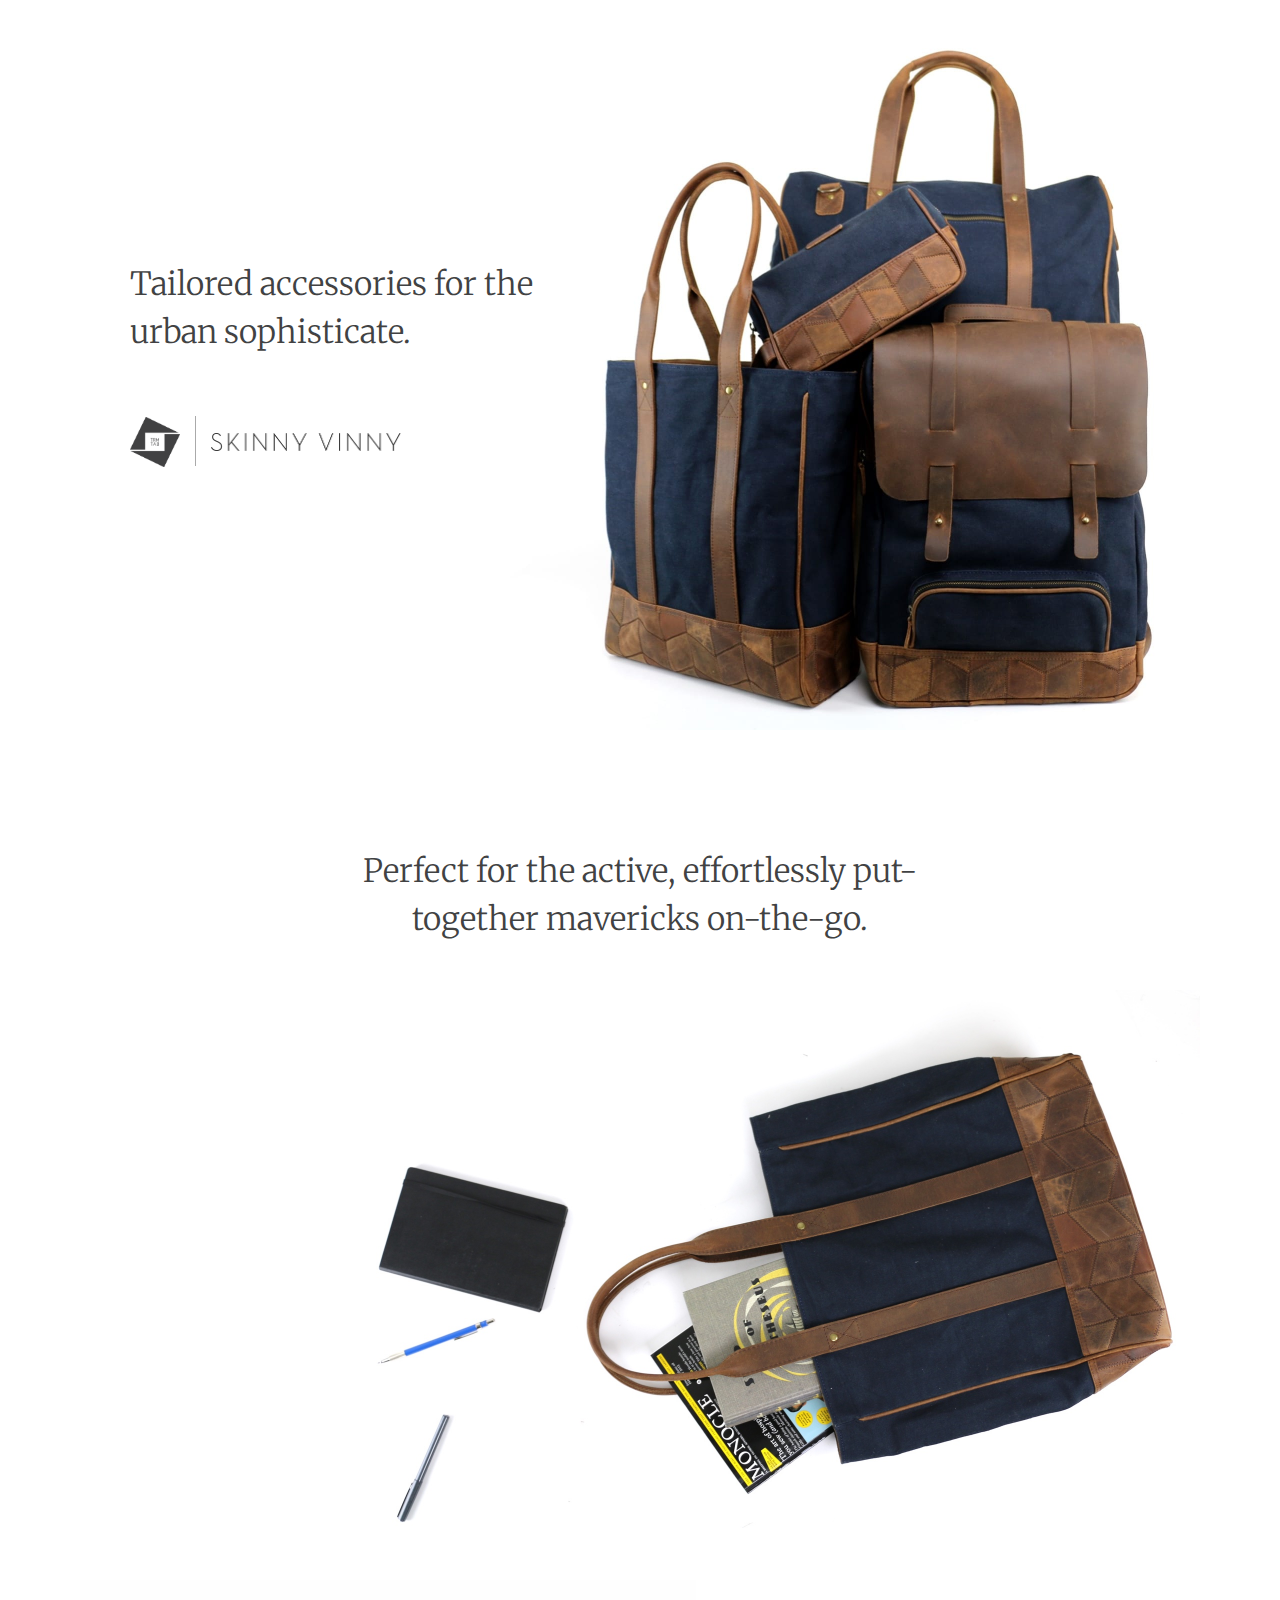
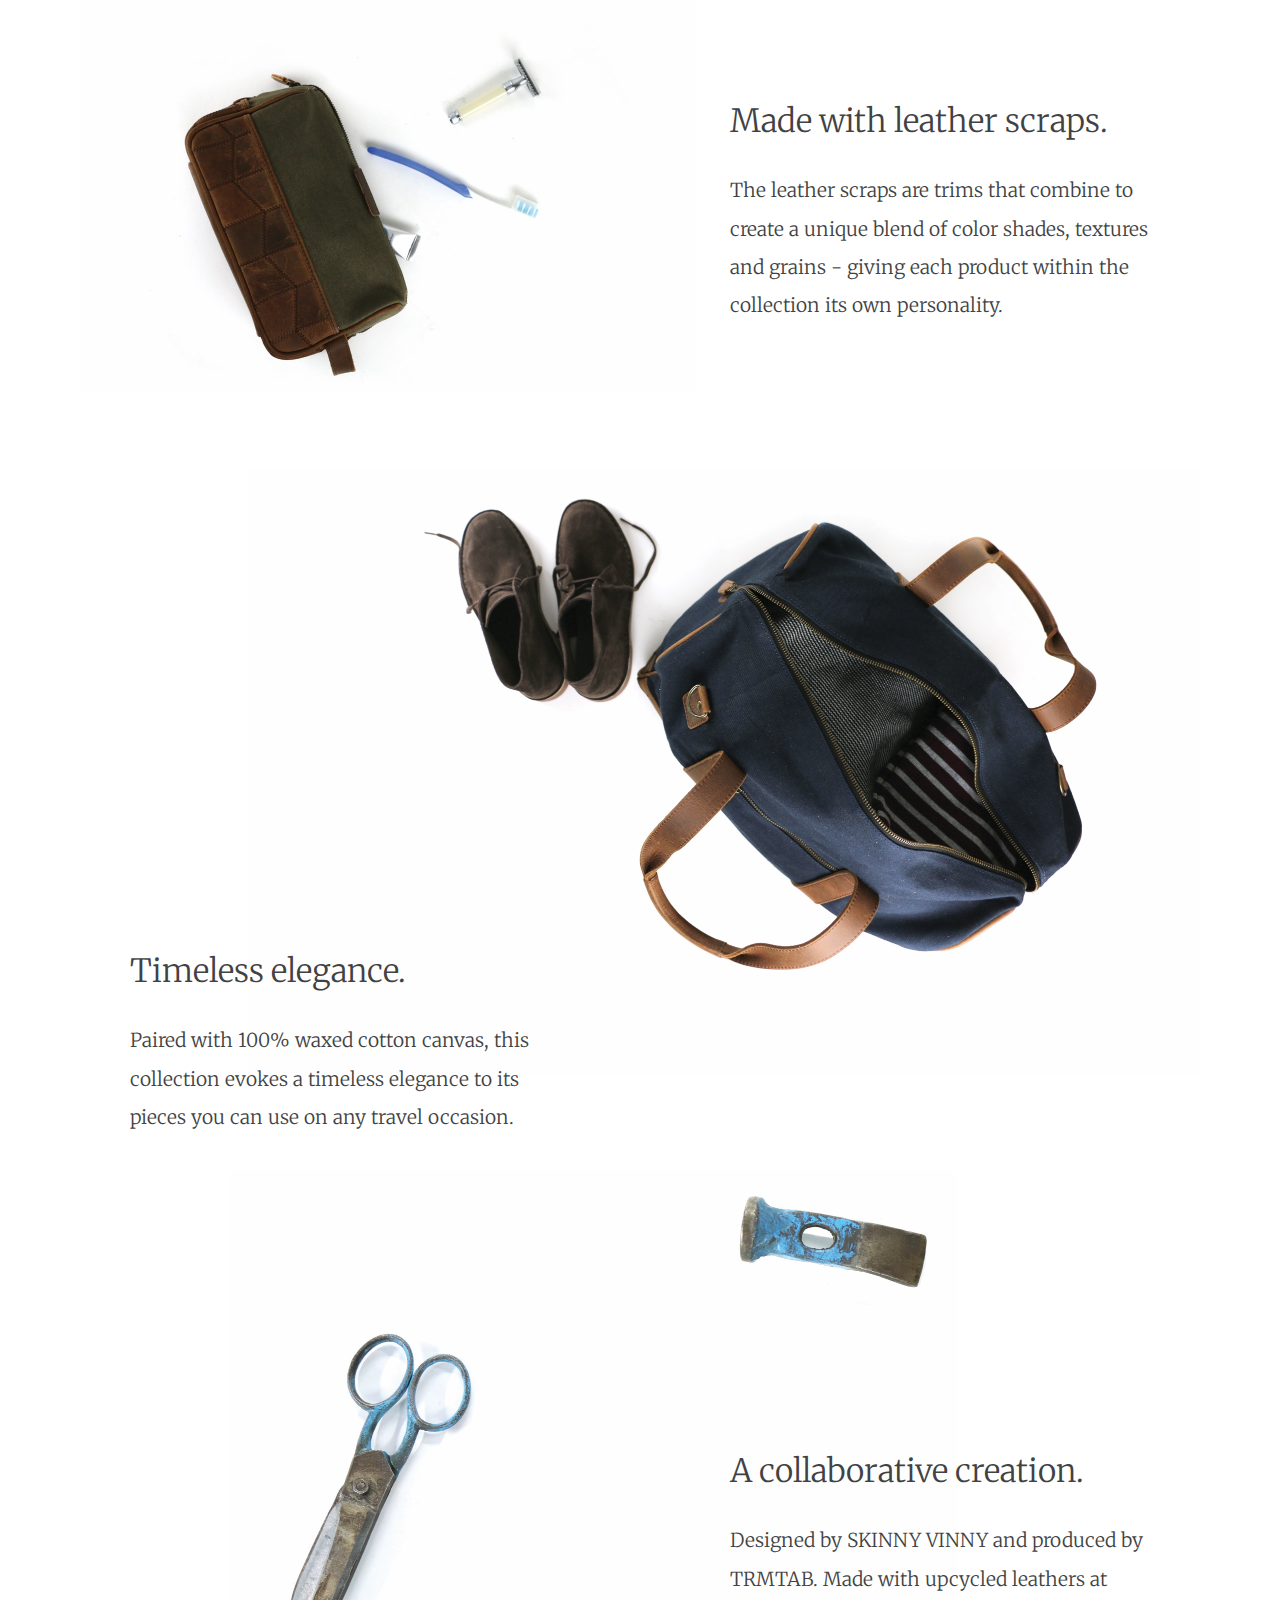
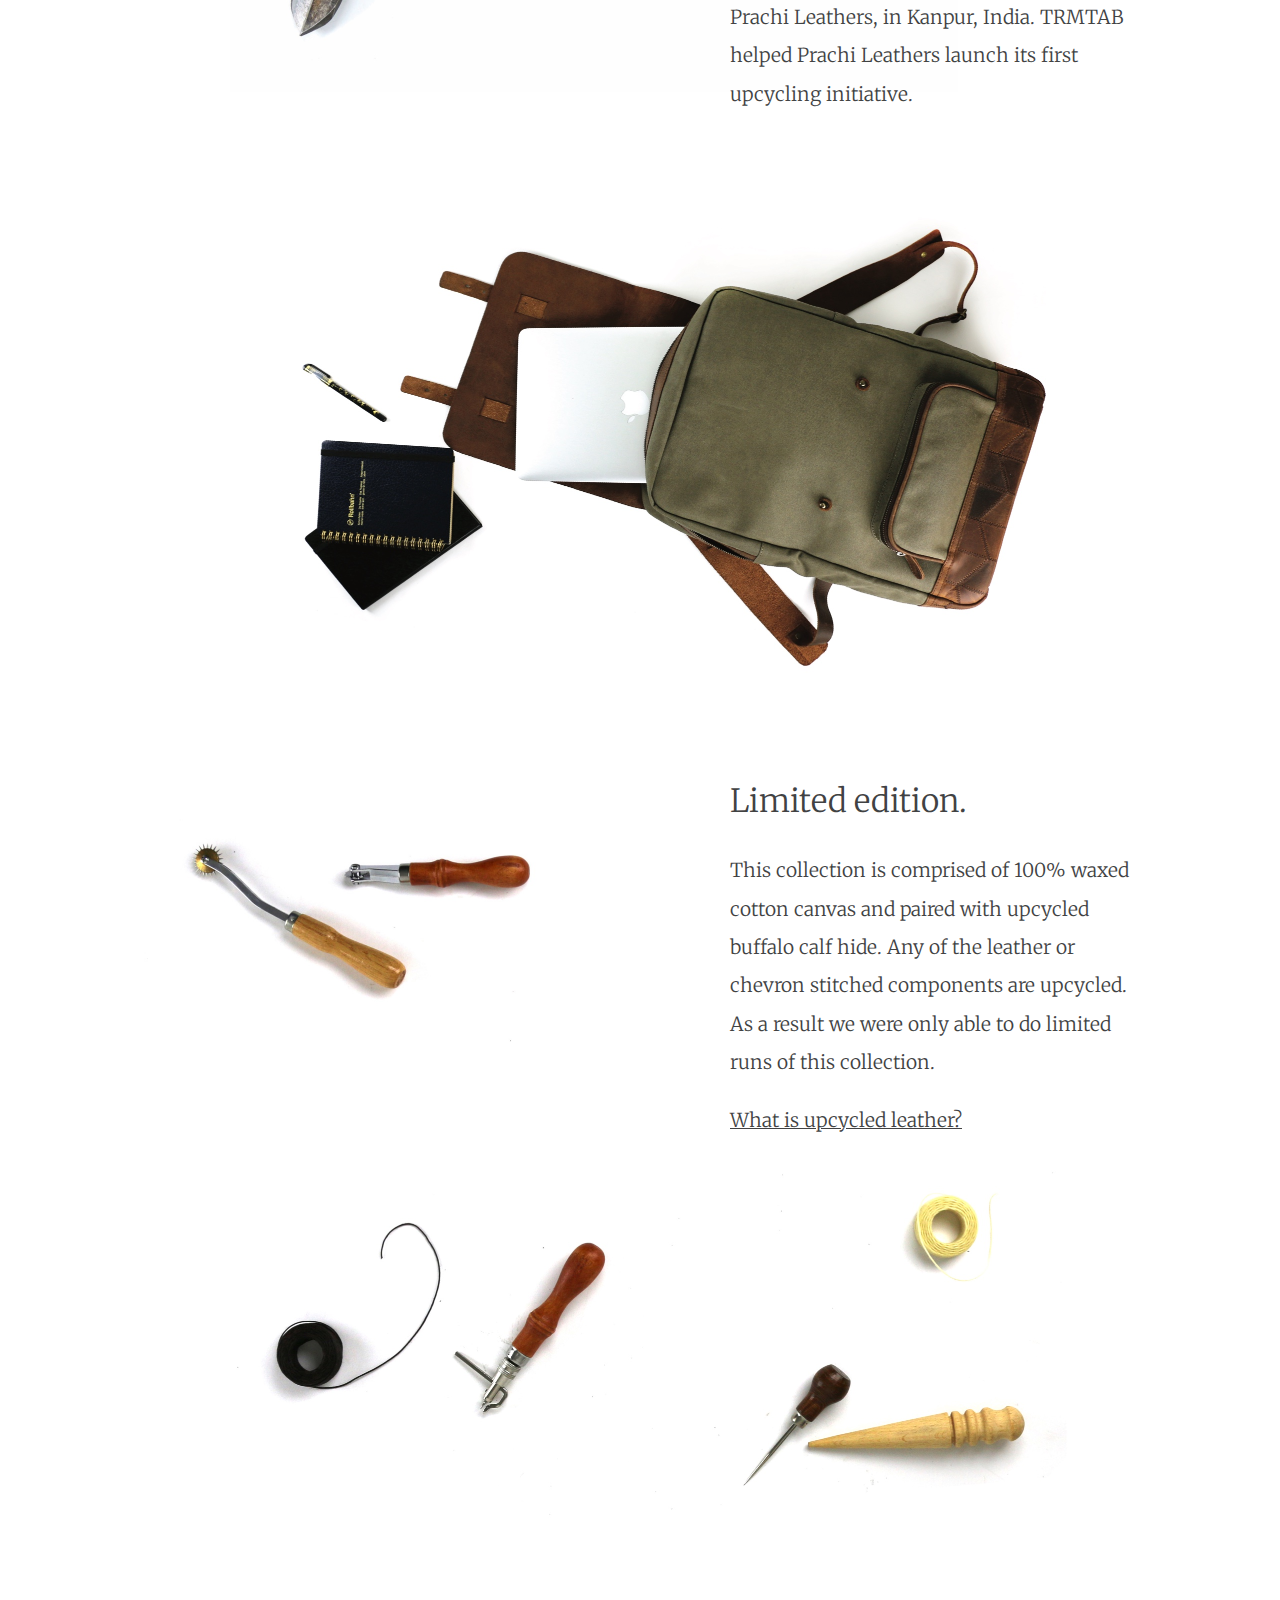
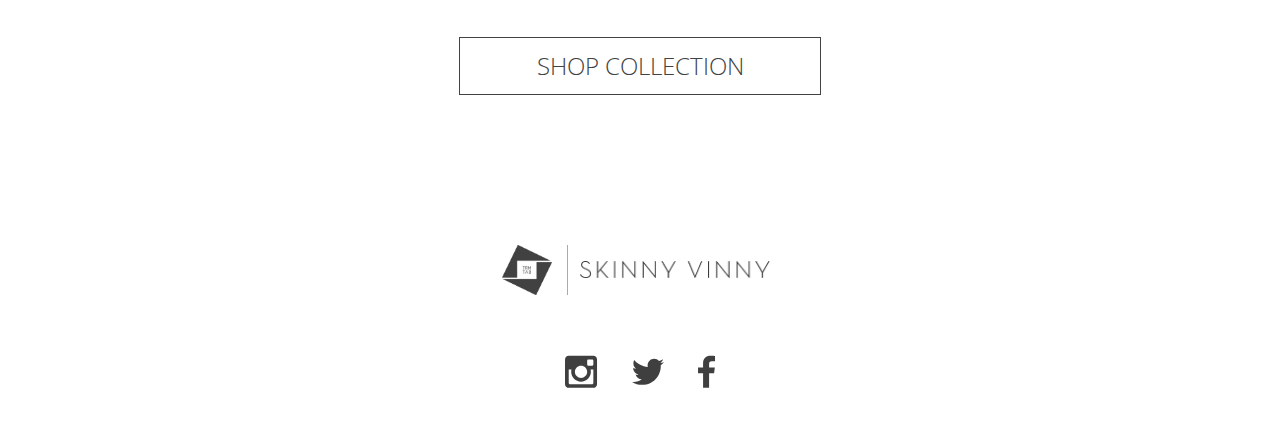
==== svtrm/index.html @ a0fe16b1 "fixes" ====
<!doctype html>
<html class="no-js" lang="">
    <head>
        <meta charset="utf-8">
        <meta http-equiv="x-ua-compatible" content="ie=edge">
        <title></title>
        <meta name="description" content="">
        <meta name="viewport" content="width=device-width, initial-scale=1">

        <link rel="stylesheet" href="css/normalize.css">
        <link rel="stylesheet" href="css/main.css">
        <link href="//fonts.googleapis.com/css?family=.|Open+Sans+Condensed:light,normal,bold|Open+Sans:light,normal,bold|Open+Sans:light,normal,bold|Merriweather:light,normal,bold" rel="stylesheet" type="text/css">
        <script src="js/vendor/modernizr-2.8.3.min.js"></script>
    </head>
    <body>

        <div class="header">
            <div class="header-inner">
                <div class="logo logo--header">
                    <a class="logo__trmtab" href="http://trmtab.com"><img class="logo__trmtab__img" src="img/trmtab_logo.png" /></a>
                    <a class="logo__sv" href="http://skinny-vinny.com"><img class="logo__sv__img" src="img/sv_logo.png" /></a>
                </div>

                <a class="btn btn--header" href="http://skinny-vinny.com/collections/trmtab-by-skinny-vinny">Shop Collection</a>
            </div>
        </div>

        <div id="home" class="home">
            <a class="home__img" href="#about"><img src="img/header.jpg" /></a>

            <div class="home__text">
                Tailored accessories for the urban sophisticate.
                <div class="logo logo--home">
                    <a class="logo__trmtab" href="http://trmtab.com"><img class="logo__trmtab__img" src="img/trmtab_logo.png" /></a>
                    <a class="logo__sv" href="http://skinny-vinny.com"><img class="logo__sv__img" src="img/sv_logo.png" /></a>
                </div>
            </div>
        </div>

        <div id="about" class="about-section about-section1">
          <a class="about1__img" href="http://skinny-vinny.com/products/otto-tote"><img src="img/tote_ariel.jpg" /></a>
            <div class="about1__content">
                <h2>Perfect for the active, effortlessly put-together mavericks on-the-go.</h2>
            </div>
        </div>

        <div id="about2" class="about-section about-section2">
            <a class="about2__img" href="http://skinny-vinny.com/products/otto-dopp-kit"><img src="img/doppkit_ariel.jpg" /></a>
            <div class="about2__content">
                <h2>Made with leather scraps.</h2>
                <p class="about__text">The leather scraps are trims that combine to create a unique blend of color shades, textures and grains - giving each product within the collection its own personality.</p>
            </div>
        </div>

        <div id="about3" class="about-section about-section3">
            <a class="about3__img" href="http://skinny-vinny.com/products/otto-weekender"><img src="img/weekender_ariel.jpg" /></a>
            <div class="about3__content">
                <h2>Timeless elegance.</h2>
                <p class="about__text">Paired with 100% waxed cotton canvas, this collection evokes a timeless elegance to its pieces you can use on any travel occasion.</p>
            </div>
        </div>

        <div id="about4" class="about-section about-section4">
            <img class="about4__img" src="img/tools2_ariel.jpg" />
            <div class="about4__content">
                <h2>A collaborative creation.</h2>
                <p class="about__text">Designed by SKINNY VINNY and produced by TRMTAB. Made with upcycled leathers at Prachi Leathers, in Kanpur, India. TRMTAB helped Prachi Leathers launch its first upcycling initiative.</p>
            </div>
        </div>

        <div id="about5" class="about-section about-section5">
            <a class="about5__img" href="http://skinny-vinny.com/products/otto-backpack"><img src="img/backpack_ariel.jpg" /></a>
            <img class="about5__img-tools-top" src="img/tools_top_half.jpg" />
            <div class="about5__content">
                <h2>Limited edition.</h2>
                <p class="about__text">This collection is comprised of 100% waxed cotton canvas and paired with upcycled buffalo calf hide. Any of the leather or chevron stitched components are upcycled. As a result we were only able to do limited runs of this collection.</p>
                <p class="about__text"><a href="#" class="btn--read-more">What is upcycled leather?</a></p>
            </div>
        </div>

        <div id="read-more" class="read-more">
            <div class="read-more__inner">
                <div class="read-more__col1">
                    <h2>What is upcycled leather?</h2>
                    <p class="about__text">The upcycled leathers are either scraps generated from the factory's production cycles, deadstock, or “lower selection" raw hides which would be otherwise cast aside by brands and customers.</p>
                    <p class="about__text">"Lower selection" are classified into b-grade, or c-grade leathers. These leathers are not lower quality but are cast aside as lower selection because they contain scars and other natural defects. Often, because of these flaws, these lower grade leathers become unusable for any tannery and are thrown out because they are rejected by the tannery’s regular customers.</p>
                </div>
                <div class="read-more__col2">
                    <div class="read-more__video"></div>
                    <p class="about__text">Think of how unfortunate-looking vegetables are cast away before they are sent to the grocery store. Even though they are perfectly fine, they are often thrown out because of it’s visual flaws and defects. The TRMTAB initiative helps the tannery at Prachi Leathers utilize some of their lowest selections of raw hides.</p>
                </div>
            </div>
        </div>

        <div id="footer" class="footer">
            <img class="footer__tools" src="img/tools_bottom_half.jpg" />
            <a href="http://skinny-vinny.com/collections/trmtab-by-skinny-vinny" class="btn btn--large btn--footer-shop">Shop Collection</a>
            <div class="logo">
                <a class="logo__trmtab" href="http://trmtab.com"><img class="logo__trmtab__img" src="img/trmtab_logo.png" /></a>
                <a class="logo__sv" href="http://skinny-vinny.com"><img class="logo__sv__img" src="img/sv_logo.png" /></a>
            </div>
            <ul class="social">
                <li><a href="http://instagram.com/skinnyvin"><img src="img/instagram.svg" /></a></li>
                <li><a href="http://twitter.com/skinnyvinny"><img src="img/twitter.svg" /></a></li>
                <li><a href="http://facebook.com/skinnyvin"><img src="img/facebook.svg" /></a></li>
            </ul>
        </div>

        <script src="js/vendor/jquery-1.12.0.min.js"></script>
        <script src="js/vendor/jquery.scrollTo.min.js"></script>
        <script src="js/plugins.js"></script>
        <script src="js/main.js"></script>

        <script>
            (function(b,o,i,l,e,r){b.GoogleAnalyticsObject=l;b[l]||(b[l]=
            function(){(b[l].q=b[l].q||[]).push(arguments)});b[l].l=+new Date;
            e=o.createElement(i);r=o.getElementsByTagName(i)[0];
            e.src='https://www.google-analytics.com/analytics.js';
            r.parentNode.insertBefore(e,r)}(window,document,'script','ga'));
            ga('create','UA-XXXXX-X','auto');ga('send','pageview');
        </script>
    </body>
</html>
---- svtrm/css/main.css ----
/*! HTML5 Boilerplate v5.3.0 | MIT License | https://html5boilerplate.com/ */

/*
 * What follows is the result of much research on cross-browser styling.
 * Credit left inline and big thanks to Nicolas Gallagher, Jonathan Neal,
 * Kroc Camen, and the H5BP dev community and team.
 */

/* ==========================================================================
   Base styles: opinionated defaults
   ========================================================================== */

html {
    color: #414243;
    font-size: 1em;
    line-height: 1.5;
    font-weight: 300;
    font-family: "Merriweather";
}

a, a:visited {
    color: #414243;
}

/*
 * Remove text-shadow in selection highlight:
 * https://twitter.com/miketaylr/status/12228805301
 *
 * These selection rule sets have to be separate.
 * Customize the background color to match your design.
 */

::-moz-selection {
    background: #b3d4fc;
    text-shadow: none;
}

::selection {
    background: #b3d4fc;
    text-shadow: none;
}

/*
 * A better looking default horizontal rule
 */

hr {
    display: block;
    height: 1px;
    border: 0;
    border-top: 1px solid #ccc;
    margin: 1em 0;
    padding: 0;
}

/*
 * Remove the gap between audio, canvas, iframes,
 * images, videos and the bottom of their containers:
 * https://github.com/h5bp/html5-boilerplate/issues/440
 */

audio,
canvas,
iframe,
img,
svg,
video {
    vertical-align: middle;
}

img {
    max-width: 100%;
}

/*
 * Remove default fieldset styles.
 */

fieldset {
    border: 0;
    margin: 0;
    padding: 0;
}

/*
 * Allow only vertical resizing of textareas.
 */

textarea {
    resize: vertical;
}

h2 {
    font-size: 2em;
    font-weight: 300;
}

/* ==========================================================================
   Author's custom styles
   ========================================================================== */


.logo {
    position: relative;
    display: inline-block;
}
    .logo__trmtab {
        display: inline-block;
        height: 50px;
        border-right: 1px solid #aaa;
    }
    .logo__trmtab__img {
        width: 50px;
        padding-right: 15px;
    }
    .logo__sv__img {
        margin: 0 8px;
        width: 190px;
    }

    .logo--home {
        margin-top: 60px;
    }

    .logo--header .logo__trmtab {
        height: 30px;
    }
    .logo--header .logo__trmtab__img {
        width: 30px;
    }
    .logo--header .logo__sv__img {
        width: 140px;
    }


.btn {
    display: inline-block;
    padding: 10px 30px;
    margin: 15px 0;
    border: 1px solid #414243;
    color: #414243;
    font-family: "Open Sans";
    text-transform: uppercase;
    text-decoration: none;
    font-size: 1.2em;
}
    .btn:hover, .btn:active {
        background-color: #414243;
        color: #fff;
    }

.header {
    position: fixed;
    top: -60px;
    width: 100%;
    background: rgba(255,255,255,0.95);
    border-bottom: 1px solid rgba(0,0,0,0.15);
    z-index: 10;
    height: 30px;
    padding: 10px 0;
    overflow: hidden;
    -webkit-transition: all 0.2s ease-out;  /* Android 2.1+, Chrome 1-25, iOS 3.2-6.1, Safari 3.2-6  */
    transition: all 0.2s ease-out;  /* Chrome 26, Firefox 16+, iOS 7+, IE 10+, Opera, Safari 6.1+  */
}
    .header.scrolled {
        top: 0px;
    }
    .header-inner {
        width: 1120px;
        margin: 0 auto;
        position: relative;
    }
    .btn--header {
        font-size: .8em;
        position: absolute;
        right: 0;
        top: 0;
        margin: 0;
        padding: 5px 15px;
        border: none;
    }

.home {
    position: relative;
    margin: 0 auto;
    width: 1120px;
    height: 730px;
    overflow: hidden;
    text-decoration: none;
    color: #414243;
}
    .home__img {
        position: absolute;
        width: 100%;
        top: 0;
        left: 130px;
    }

    .home__text {
        position: relative;
        top: 260px;
        width: 420px;
        left: 50px;
        font-size: 2em;
        line-height: 1.5;
    }


.about-section {
    position: relative;
    margin: 0 auto;
    width: 1120px;
    overflow: hidden;
}
    .about__text {
        line-height: 2;
        font-size: 1.2em;
    }

.about-section1 {
    height: 800px;
}
    .about1__content {
        top: 90px;
        width: 600px;
        margin: 0 auto;
        text-align: center;
        position: relative;
    }
    .about1__img {
        position: absolute;
        top: 260px;
        right: 0;
        width: 80%;
    }

.about-section2 {
    height: 540px;
}
    .about2__content {
        width: 420px;
        position: absolute;
        right: 50px;
        top: 140px;
    }
    .about2__img {
        position: absolute;
        left: 0;
        top: 50px;
        width: 55%;
    }

.about-section3 {
    height: 700px;
}
    .about3__content {
        position: relative;
        width: 420px;
        top: 450px;
        left: 50px;
    }
    .about3__img {
        position: absolute;
        right: 0;
        top: -200px;
        width: 85%;
    }

.about-section4 {
    height: 600px;
}
    .about4__content {
        position: absolute;
        right: 50px;
        top: 250px;
        width: 420px;
    }

    .about4__img {
        position: absolute;
        left: 150px;
        top: 0;
        width: 65%;
    }

.about-section5 {
    height: 1000px;
}
    .about5__img {
        position: absolute;
        top: -50px;
        right: 100px;
        width: 82%;
    }
    .about5__img-tools-top {
        position: absolute;
        top: 620px;
        width: 600px;
        left: 0;
    }
    .about5__img-tools-bot {
        position: absolute;
        top: 940px;
        left: 0;
    }
    .about5__content {
        position: absolute;
        top: 580px;
        width: 420px;
        right: 50px;
    }

.read-more {
    position: relative;
    margin: 0 auto;
    width: 100%;
    height: 0px;
    background: #222;
    -webkit-transition: height 0.3s ease-in;  /* Android 2.1+, Chrome 1-25, iOS 3.2-6.1, Safari 3.2-6  */
    transition: height 0.3s ease-in;  /* Chrome 26, Firefox 16+, iOS 7+, IE 10+, Opera, Safari 6.1+  */
    overflow: hidden;
}
    .read-more__inner {
        width: 1120px;
        margin: 0 auto;
        position: relative;
        color: #fff;
    }
    .read-more.is-showing {
        height: 800px;
    }
    .read-more__text {
        position: absolute;
        right: 50px;
        top: 0;
        padding: 30px 0;
        width: 510px;
    }
    .read-more__col1 {
        width: 420px;
        position: absolute;
        left: 50px;
        top: 30px;
    }
    .read-more__col2 {
        width: 420px;
        position: absolute;
        right: 50px;
        top: 30px;
    }
    .read-more__video {
        width: 360px;
        height: 360px;
        border-radius: 360px;
        overflow: hidden;
        position: relative;
        margin: 30px 0;
    }
        .read-more__video video {
            margin-top: -100px;
            width: 100%;
        }

.footer {
    width: 1120px;
    margin: 0 auto;
    position: relative;
    overflow: hidden;
    text-align: center;
}
    .footer__tools {
        width: 1120px;
        margin: 0 auto;
        position: relative;
        display: block;
    }
    .btn--footer-shop {
        width: 300px;
        display: block;
        margin: 30px auto 150px;
        font-size: 1.5em;
    }
    .social {
        list-style: none;
        margin: 30px 0;
        padding: 0;
    }
        .social li {
            display: inline-block;
        }

        .social img {
            opacity: 0.75;
        }

        .social a {
            display: inline-block;
            padding: 30px 15px;
        }

        .social a:hover img {
            opacity: 1;
        }


@media all and (max-width: 699px) {
  .header, .header.scrolled {
     display: none !important;
  }
}



/* ==========================================================================
   Helper classes
   ========================================================================== */

/*
 * Hide visually and from screen readers
 */

.hidden {
    display: none !important;
}

/*
 * Hide only visually, but have it available for screen readers:
 * http://snook.ca/archives/html_and_css/hiding-content-for-accessibility
 */

.visuallyhidden {
    border: 0;
    clip: rect(0 0 0 0);
    height: 1px;
    margin: -1px;
    overflow: hidden;
    padding: 0;
    position: absolute;
    width: 1px;
}

/*
 * Extends the .visuallyhidden class to allow the element
 * to be focusable when navigated to via the keyboard:
 * https://www.drupal.org/node/897638
 */

.visuallyhidden.focusable:active,
.visuallyhidden.focusable:focus {
    clip: auto;
    height: auto;
    margin: 0;
    overflow: visible;
    position: static;
    width: auto;
}

/*
 * Hide visually and from screen readers, but maintain layout
 */

.invisible {
    visibility: hidden;
}

/*
 * Clearfix: contain floats
 *
 * For modern browsers
 * 1. The space content is one way to avoid an Opera bug when the
 *    `contenteditable` attribute is included anywhere else in the document.
 *    Otherwise it causes space to appear at the top and bottom of elements
 *    that receive the `clearfix` class.
 * 2. The use of `table` rather than `block` is only necessary if using
 *    `:before` to contain the top-margins of child elements.
 */

.clearfix:before,
.clearfix:after {
    content: " "; /* 1 */
    display: table; /* 2 */
}

.clearfix:after {
    clear: both;
}

/* ==========================================================================
   EXAMPLE Media Queries for Responsive Design.
   These examples override the primary ('mobile first') styles.
   Modify as content requires.
   ========================================================================== */

@media only screen and (min-width: 35em) {
    /* Style adjustments for viewports that meet the condition */
}

@media print,
       (-webkit-min-device-pixel-ratio: 1.25),
       (min-resolution: 1.25dppx),
       (min-resolution: 120dpi) {
    /* Style adjustments for high resolution devices */
}

/* ==========================================================================
   Print styles.
   Inlined to avoid the additional HTTP request:
   http://www.phpied.com/delay-loading-your-print-css/
   ========================================================================== */

@media print {
    *,
    *:before,
    *:after,
    *:first-letter,
    *:first-line {
        background: transparent !important;
        color: #000 !important; /* Black prints faster:
                                   http://www.sanbeiji.com/archives/953 */
        box-shadow: none !important;
        text-shadow: none !important;
    }

    a,
    a:visited {
        text-decoration: underline;
    }

    a[href]:after {
        content: " (" attr(href) ")";
    }

    abbr[title]:after {
        content: " (" attr(title) ")";
    }

    /*
     * Don't show links that are fragment identifiers,
     * or use the `javascript:` pseudo protocol
     */

    a[href^="#"]:after,
    a[href^="javascript:"]:after {
        content: "";
    }

    pre,
    blockquote {
        border: 1px solid #999;
        page-break-inside: avoid;
    }

    /*
     * Printing Tables:
     * http://css-discuss.incutio.com/wiki/Printing_Tables
     */

    thead {
        display: table-header-group;
    }

    tr,
    img {
        page-break-inside: avoid;
    }

    img {
        max-width: 100% !important;
    }

    p,
    h2,
    h3 {
        orphans: 3;
        widows: 3;
    }

    h2,
    h3 {
        page-break-after: avoid;
    }
}
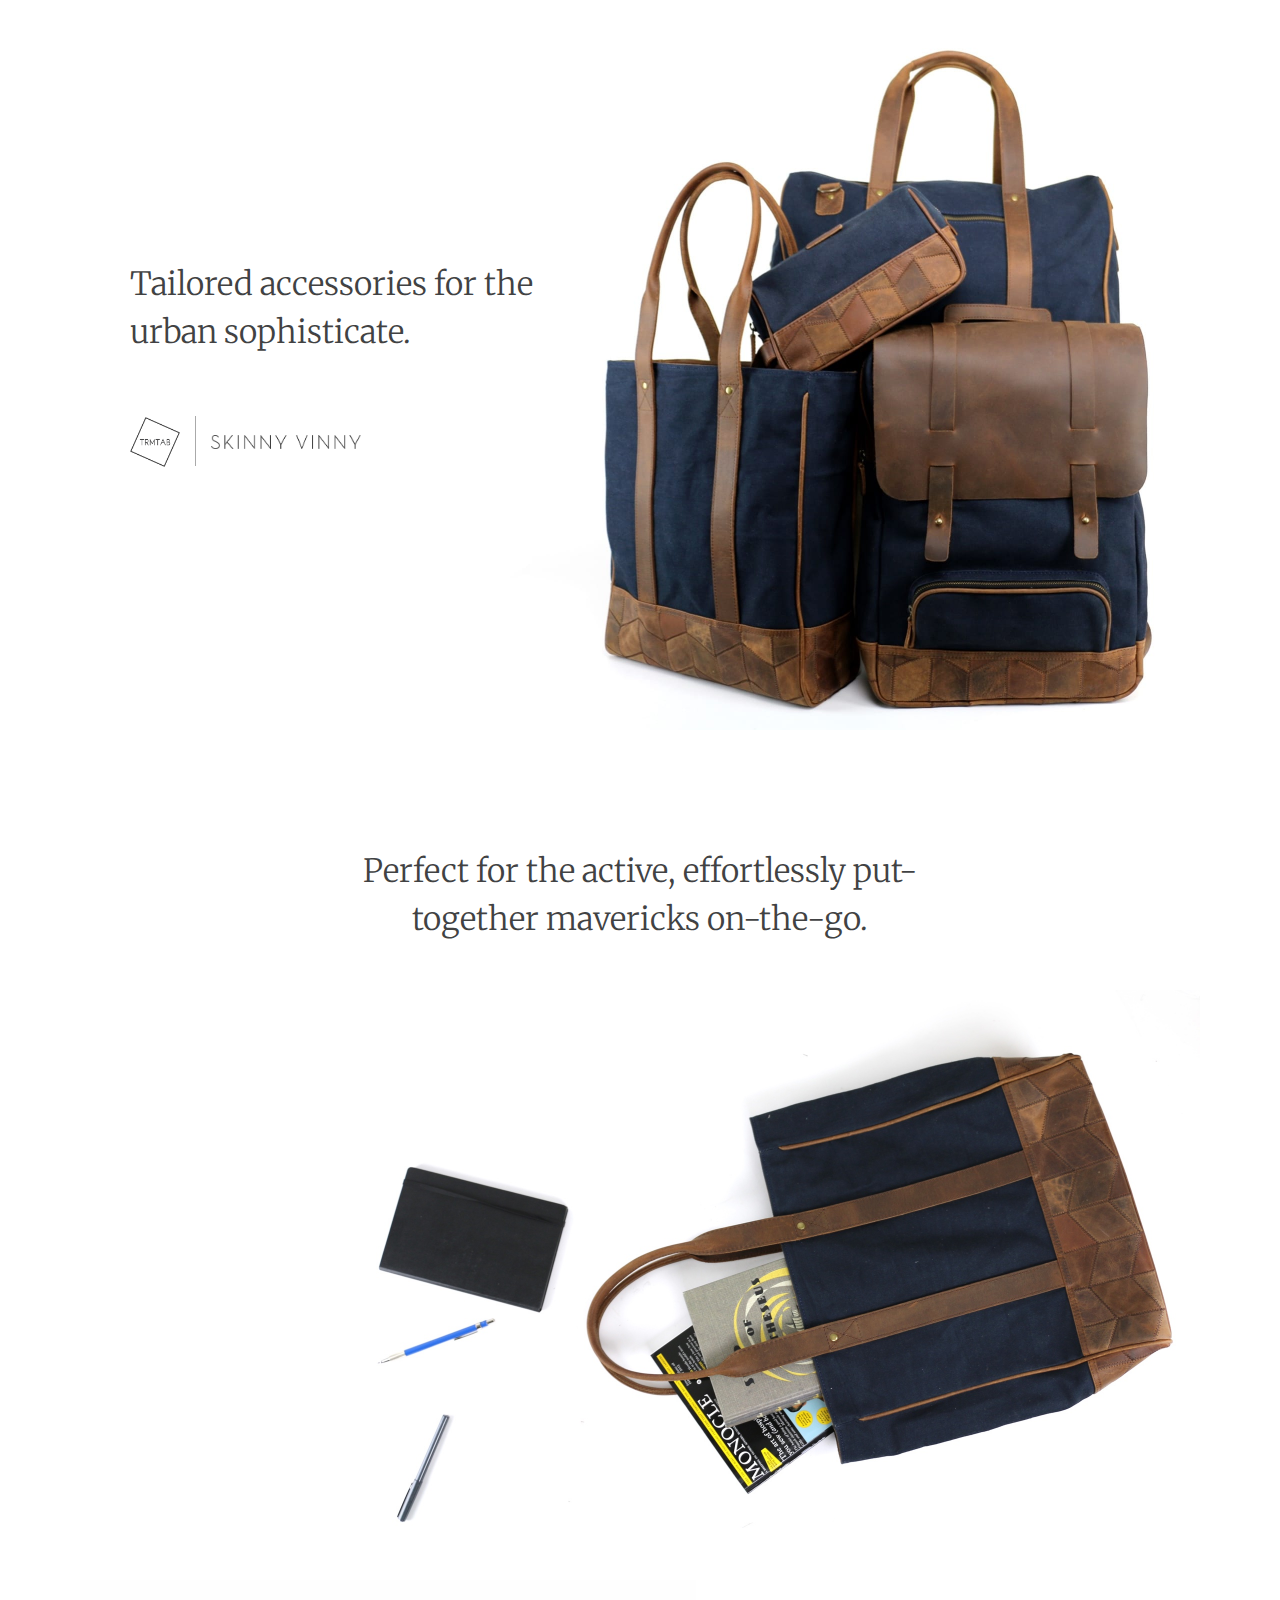
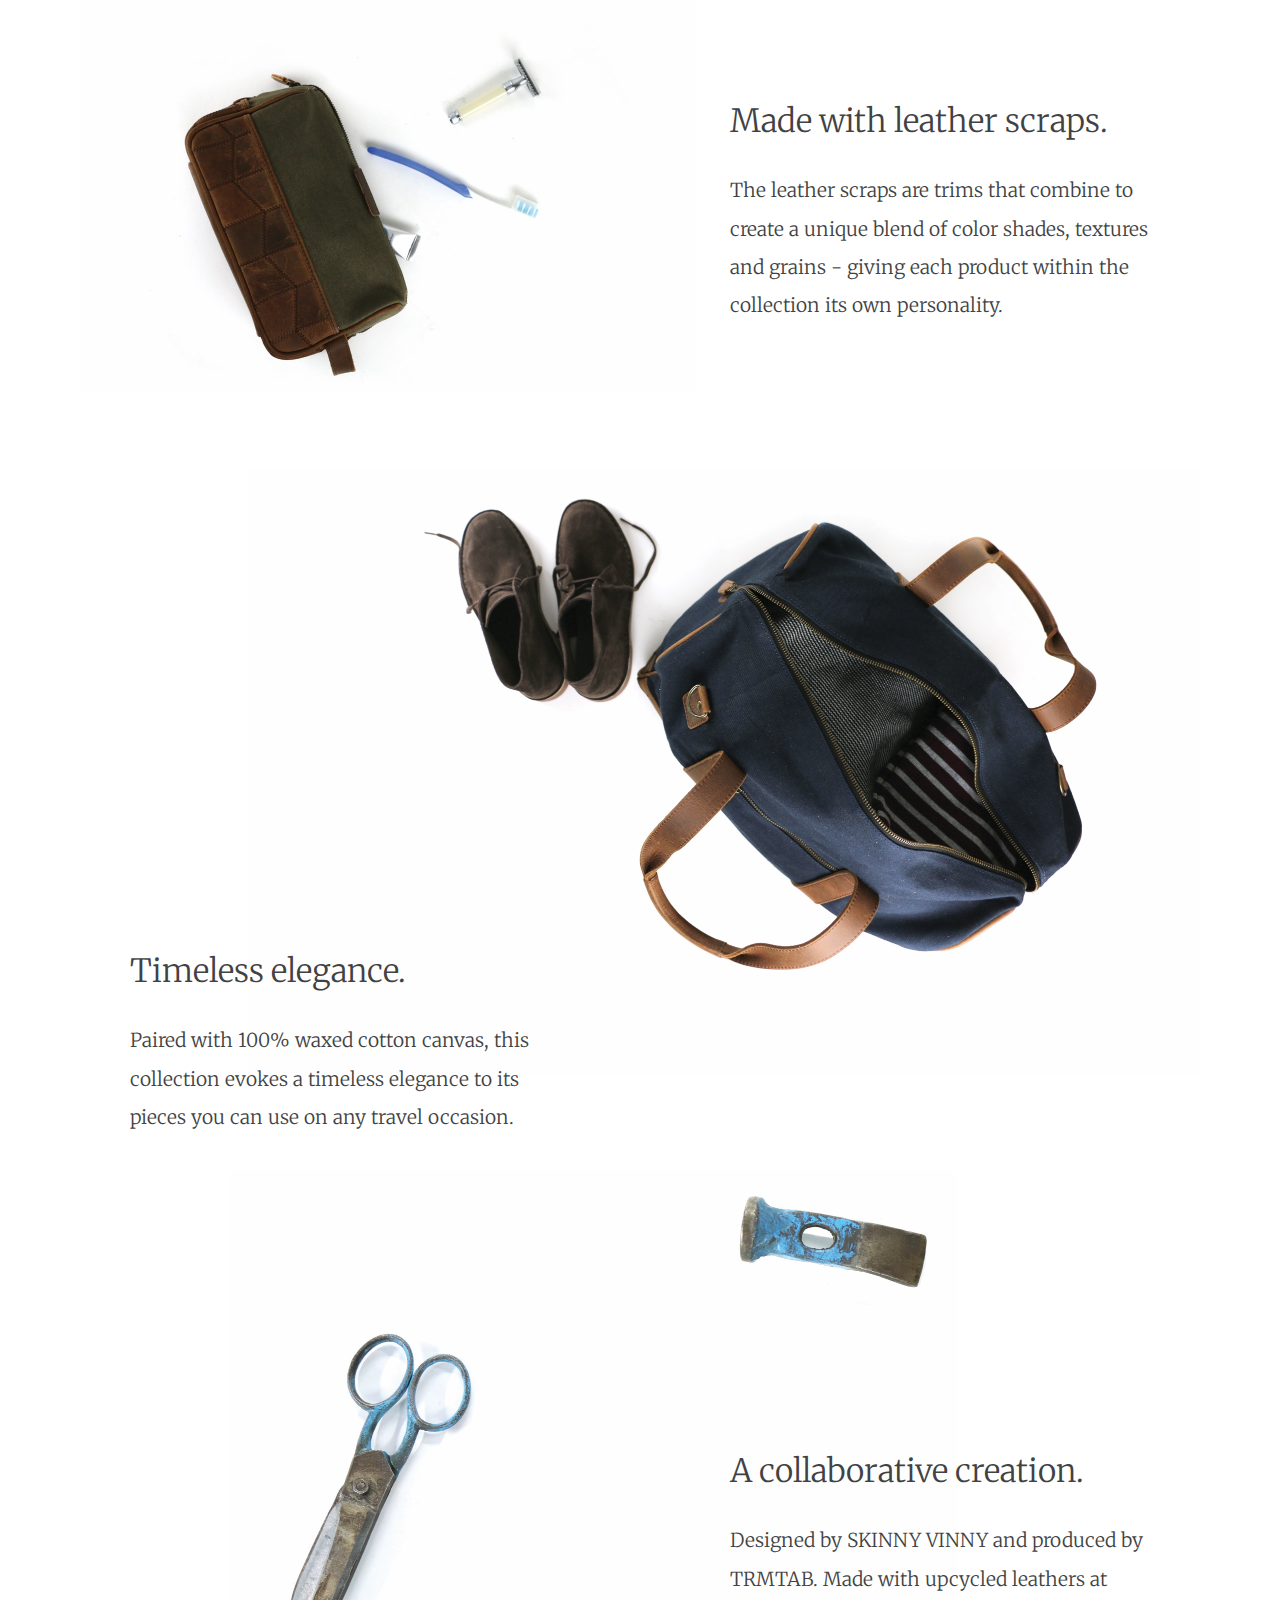
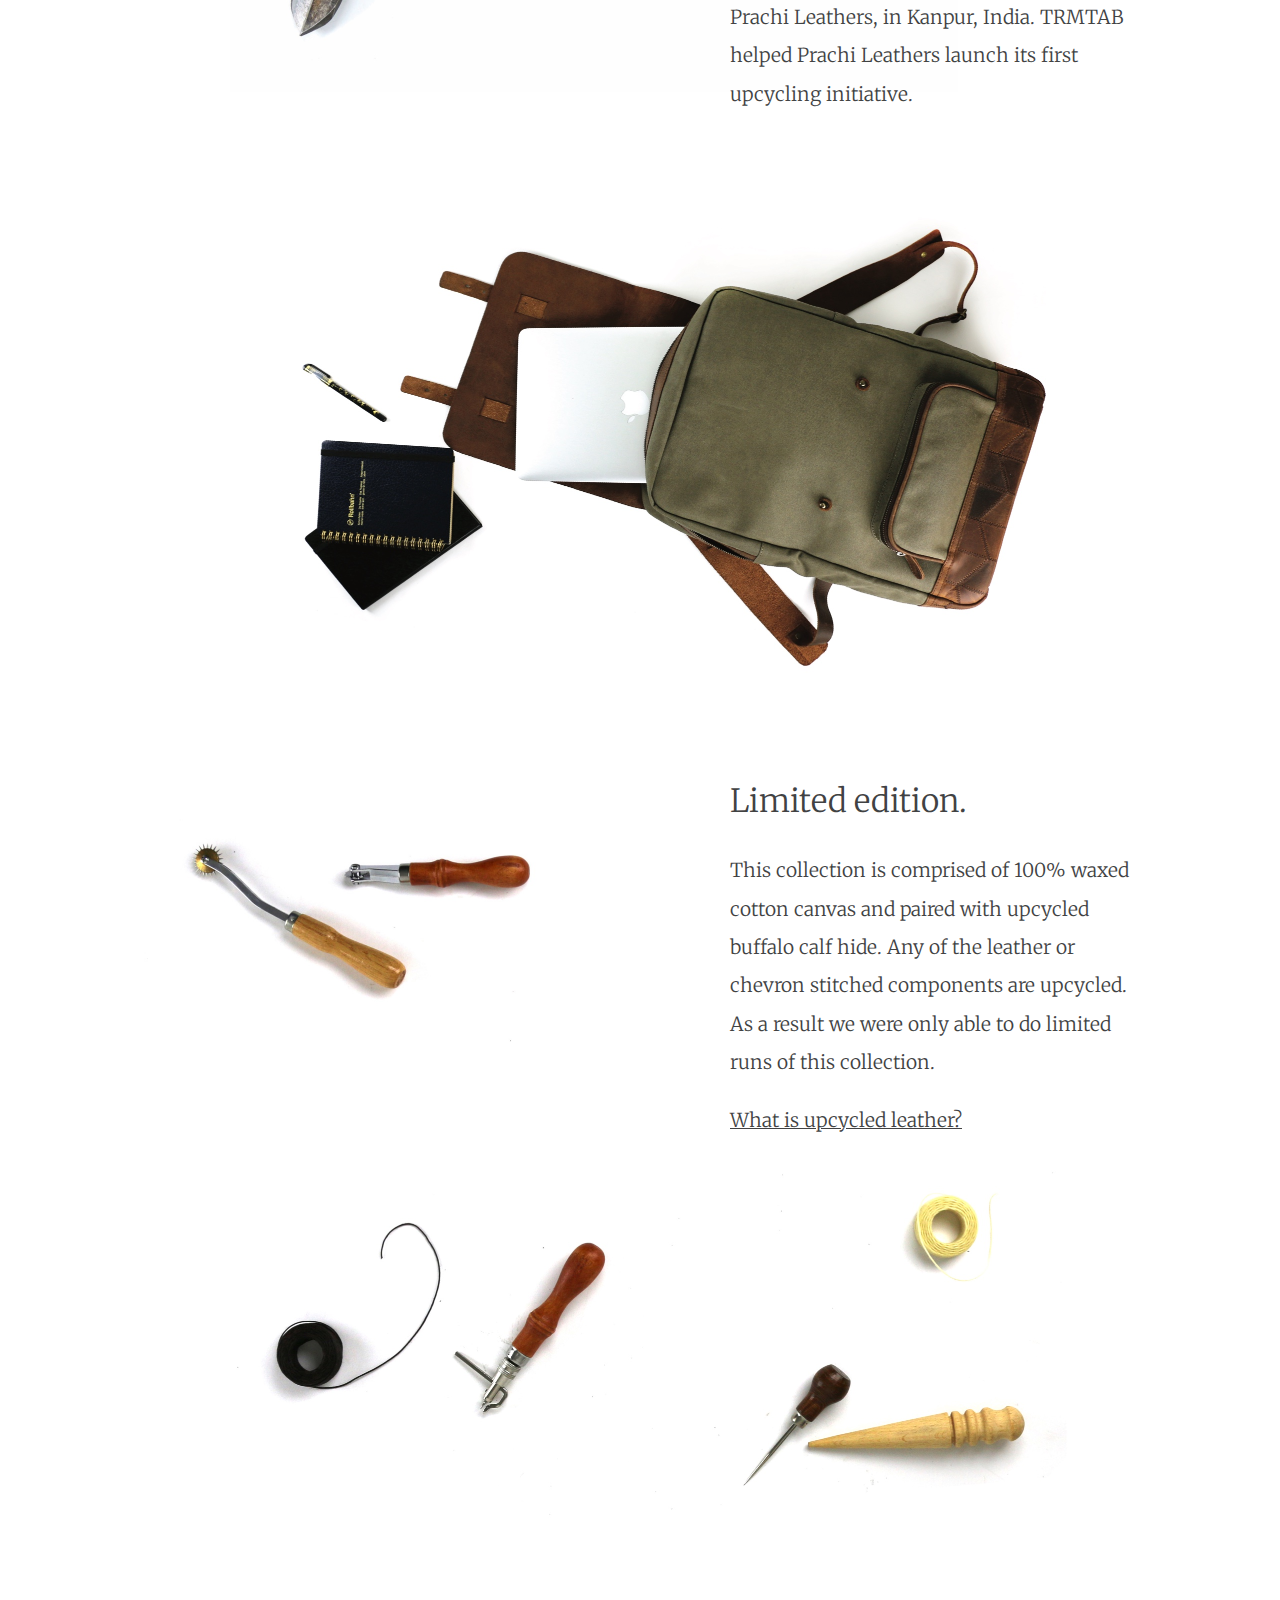
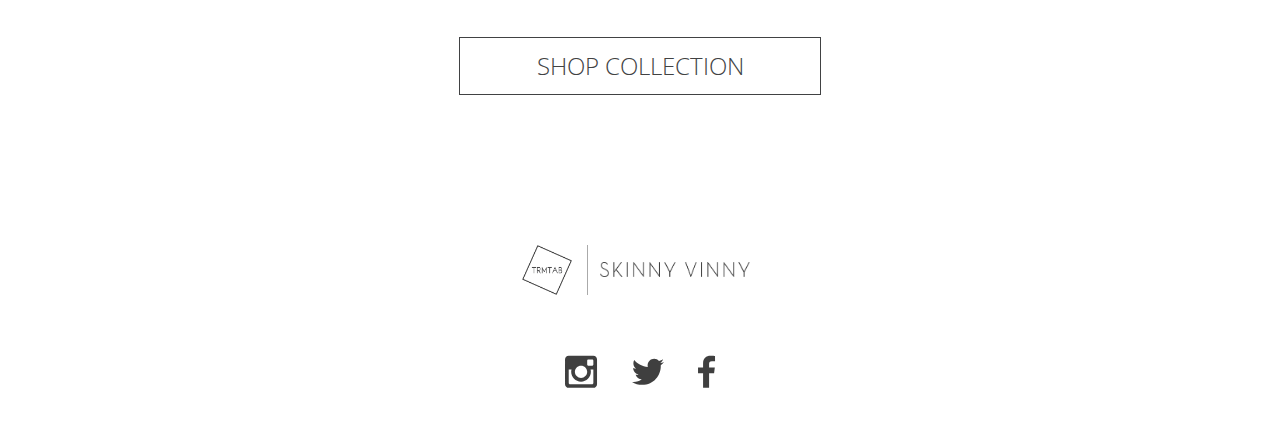
==== commit ceaa9863: "ga" ====
--- a/svtrm/index.html
+++ b/svtrm/index.html
@@ -102,7 +102,7 @@
             <ul class="social">
                 <li><a href="http://instagram.com/skinnyvin"><img src="img/instagram.svg" /></a></li>
                 <li><a href="http://twitter.com/skinnyvinny"><img src="img/twitter.svg" /></a></li>
-                <li><a href="http://facebook.com/skinnyvin"><img src="img/facebook.svg" /></a></li>
+                <li><a href="https://www.facebook.com/SKINNY-VINNY-22608984952/"><img src="img/facebook.svg" /></a></li>
             </ul>
         </div>
 
@@ -117,7 +117,7 @@
             e=o.createElement(i);r=o.getElementsByTagName(i)[0];
             e.src='https://www.google-analytics.com/analytics.js';
             r.parentNode.insertBefore(e,r)}(window,document,'script','ga'));
-            ga('create','UA-XXXXX-X','auto');ga('send','pageview');
+            ga('create','UA-30381410-2','auto');ga('send','pageview');
         </script>
     </body>
 </html>
--- a/svtrm/css/main.css
+++ b/svtrm/css/main.css
@@ -115,7 +115,7 @@
     }
     .logo__sv__img {
         margin: 0 8px;
-        width: 190px;
+        width: 150px;
     }
 
     .logo--home {
@@ -129,7 +129,7 @@
         width: 30px;
     }
     .logo--header .logo__sv__img {
-        width: 140px;
+        width: 120px;
     }
 
 
@@ -314,6 +314,7 @@
     position: relative;
     margin: 0 auto;
     width: 100%;
+    min-width: 1120px;
     height: 0px;
     background: #222;
     -webkit-transition: height 0.3s ease-in;  /* Android 2.1+, Chrome 1-25, iOS 3.2-6.1, Safari 3.2-6  */
